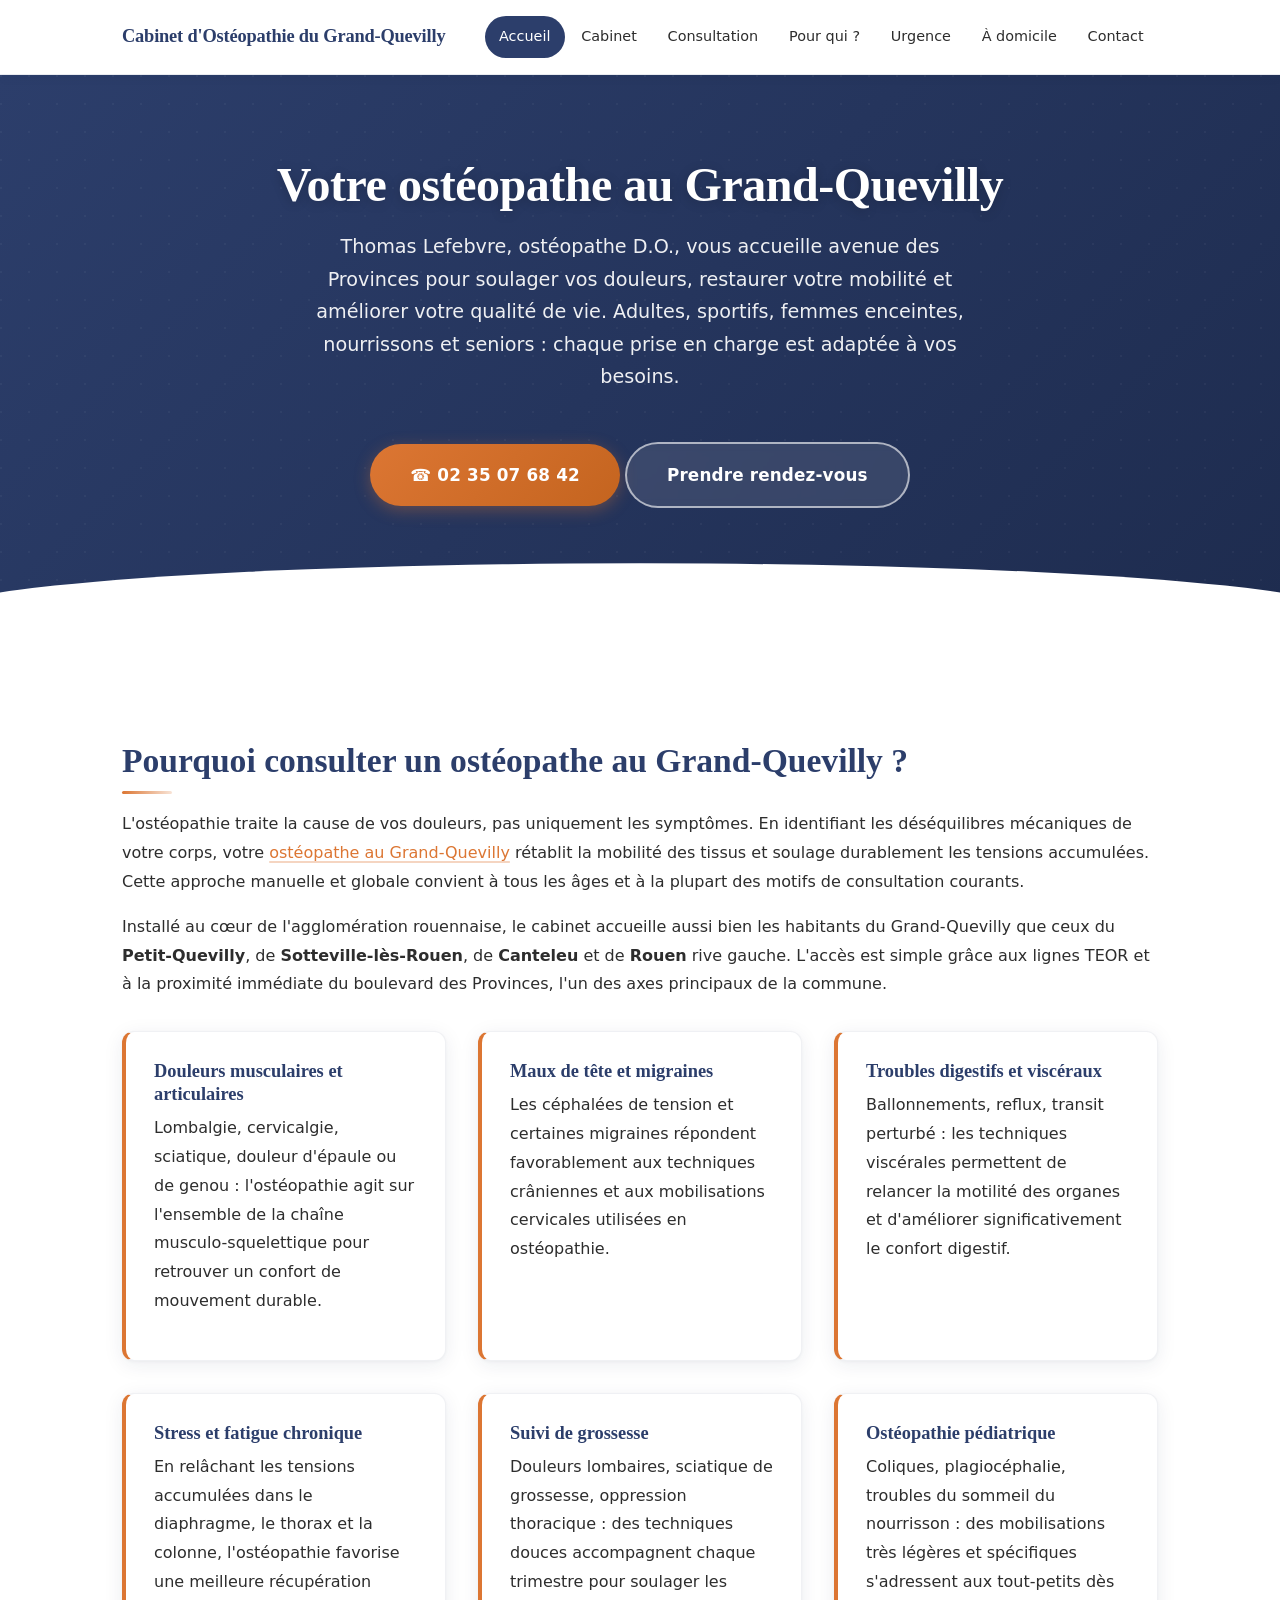
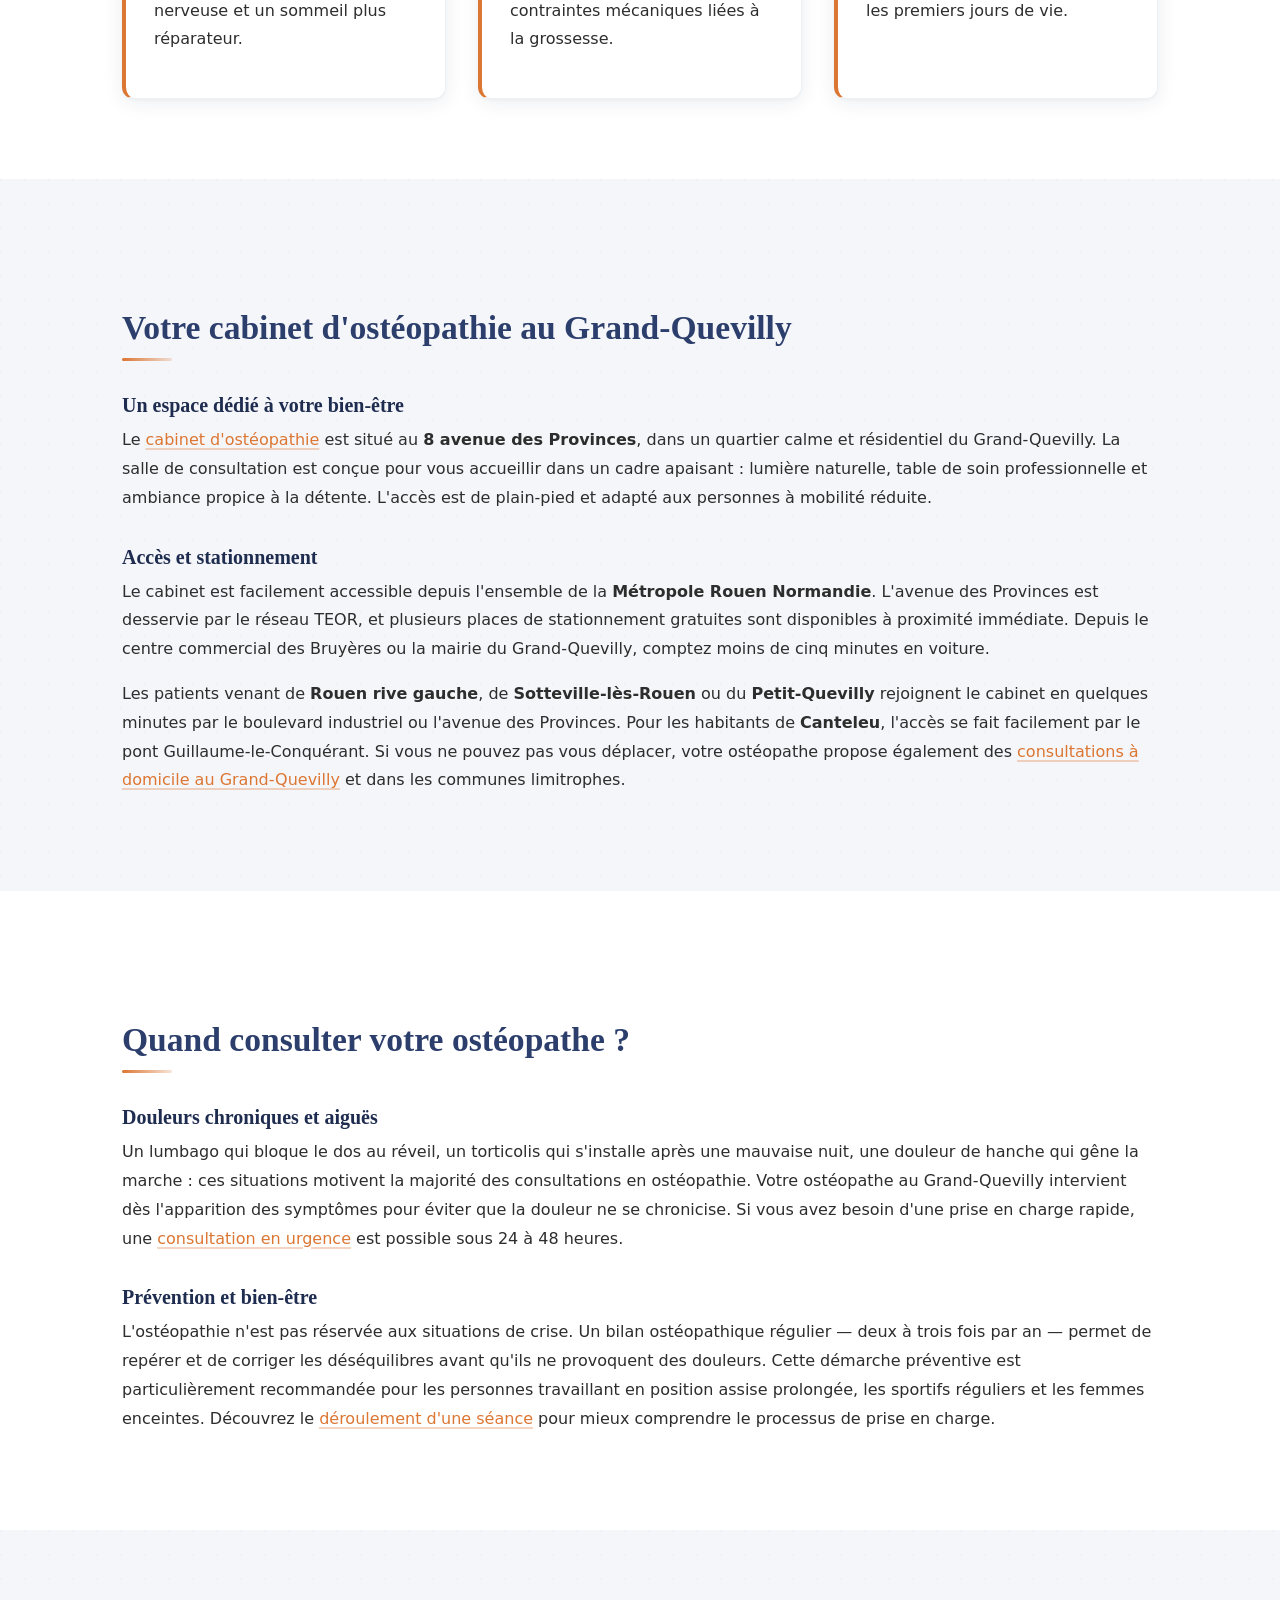
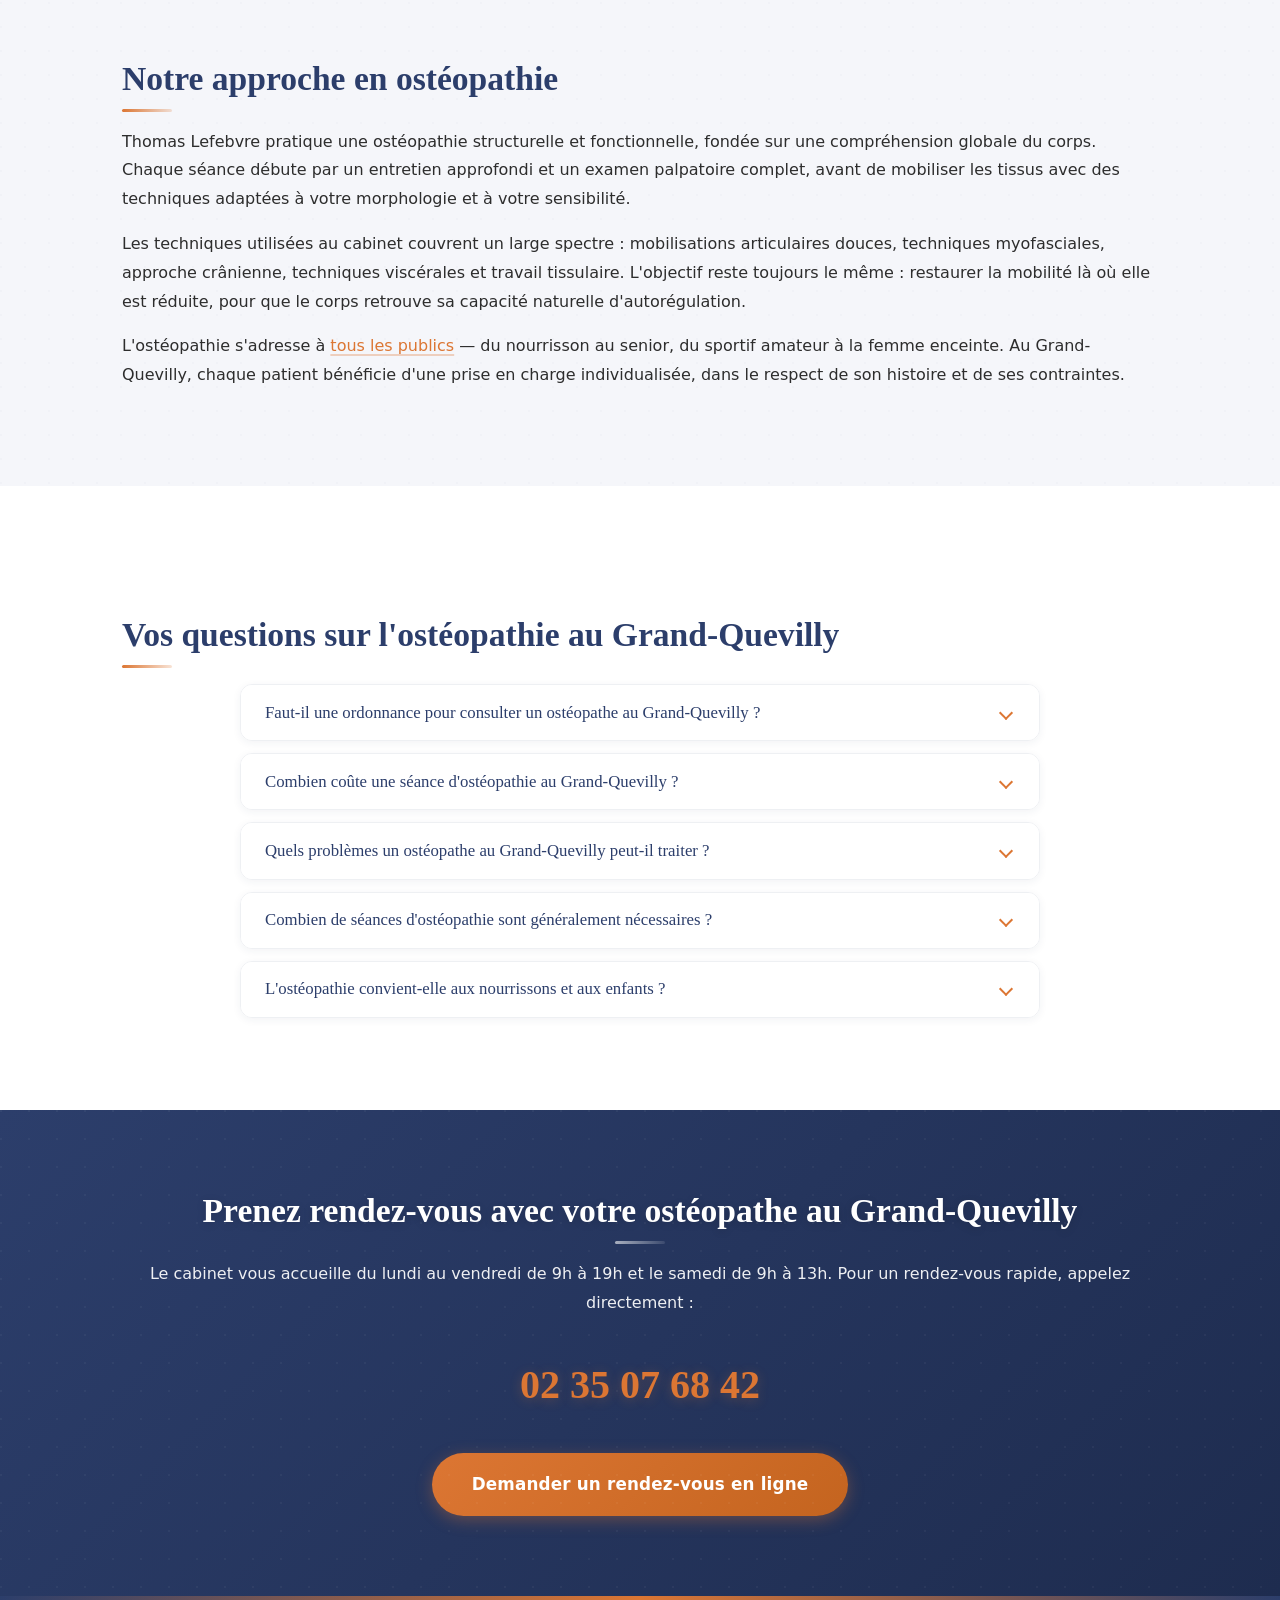
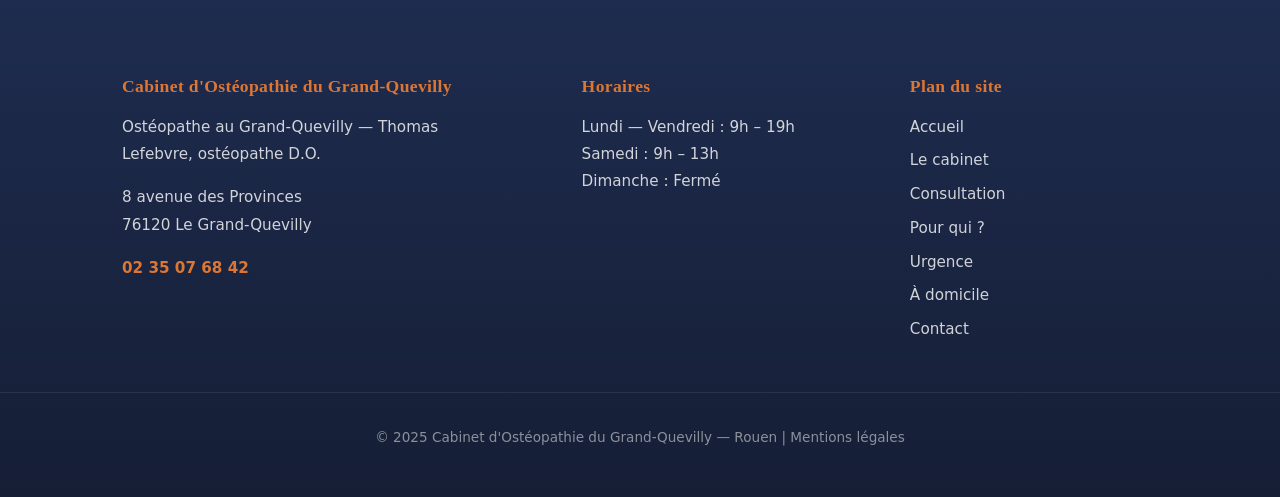
==== index.html @ 2bfa1ac5 "Corrige la navigation et le sitemap pour GitHub Made-with: Cursor" ====
<!DOCTYPE html>
<html lang="fr">
<head>
  <meta charset="UTF-8">
  <meta name="viewport" content="width=device-width, initial-scale=1.0">
  <title>Ostéopathe au Grand-Quevilly — Cabinet du Grand-Quevilly | Consultation & RDV</title>
  <meta name="description" content="Votre ostéopathe au Grand-Quevilly vous accueille pour soulager douleurs, tensions et troubles fonctionnels. Consultation sur rendez-vous. Cabinet d'Ostéopathie du Grand-Quevilly, 8 avenue des Provinces. ☎ 02 35 07 68 42">
  <link rel="canonical" href="https://osteopathe-le-grand-quevilly.fr/">
  <meta property="og:title" content="Ostéopathe au Grand-Quevilly — Cabinet du Grand-Quevilly">
  <meta property="og:description" content="Consultation en ostéopathie au Grand-Quevilly. Douleurs de dos, sciatique, torticolis, suivi sportif et pédiatrique. RDV au 02 35 07 68 42.">
  <meta property="og:type" content="website">
  <meta property="og:url" content="https://osteopathe-le-grand-quevilly.fr/">
  <meta property="og:locale" content="fr_FR">
  <link rel="stylesheet" href="style.css">

  <!-- Schema JSON-LD : LocalBusiness -->
  <script type="application/ld+json">
  {
    "@context": "https://schema.org",
    "@type": "MedicalBusiness",
    "name": "Cabinet d'Ostéopathie du Grand-Quevilly — Rouen",
    "image": "https://osteopathe-le-grand-quevilly.fr/images/hero-cabinet.webp",
    "url": "https://osteopathe-le-grand-quevilly.fr/",
    "telephone": "+33235076842",
    "address": {
      "@type": "PostalAddress",
      "streetAddress": "8 avenue des Provinces",
      "addressLocality": "Le Grand-Quevilly",
      "postalCode": "76120",
      "addressRegion": "Normandie",
      "addressCountry": "FR"
    },
    "geo": {
      "@type": "GeoCoordinates",
      "latitude": 49.4088,
      "longitude": 1.0456
    },
    "openingHoursSpecification": [
      {
        "@type": "OpeningHoursSpecification",
        "dayOfWeek": ["Monday", "Tuesday", "Wednesday", "Thursday", "Friday"],
        "opens": "09:00",
        "closes": "19:00"
      },
      {
        "@type": "OpeningHoursSpecification",
        "dayOfWeek": "Saturday",
        "opens": "09:00",
        "closes": "13:00"
      }
    ],
    "priceRange": "50€ - 70€",
    "medicalSpecialty": "Osteopathic",
    "sameAs": []
  }
  </script>

  <!-- Schema JSON-LD : MedicalOrganization -->
  <script type="application/ld+json">
  {
    "@context": "https://schema.org",
    "@type": "MedicalOrganization",
    "name": "Cabinet d'Ostéopathie du Grand-Quevilly — Rouen",
    "url": "https://osteopathe-le-grand-quevilly.fr/",
    "telephone": "+33235076842",
    "address": {
      "@type": "PostalAddress",
      "streetAddress": "8 avenue des Provinces",
      "addressLocality": "Le Grand-Quevilly",
      "postalCode": "76120",
      "addressCountry": "FR"
    },
    "medicalSpecialty": "Osteopathic"
  }
  </script>

  <!-- Schema JSON-LD : FAQPage -->
  <script type="application/ld+json">
  {
    "@context": "https://schema.org",
    "@type": "FAQPage",
    "mainEntity": [
      {
        "@type": "Question",
        "name": "Faut-il une ordonnance pour consulter un ostéopathe au Grand-Quevilly ?",
        "acceptedAnswer": {
          "@type": "Answer",
          "text": "Non, aucune ordonnance n'est nécessaire pour consulter un ostéopathe au Grand-Quevilly. L'ostéopathie est une profession de première intention : vous pouvez prendre rendez-vous directement sans passer par votre médecin traitant."
        }
      },
      {
        "@type": "Question",
        "name": "Combien coûte une séance d'ostéopathie au Grand-Quevilly ?",
        "acceptedAnswer": {
          "@type": "Answer",
          "text": "Une consultation d'ostéopathie au cabinet du Grand-Quevilly coûte entre 50 et 70 euros selon le type de prise en charge. La séance n'est pas remboursée par la Sécurité sociale, mais de nombreuses mutuelles proposent un forfait annuel pour l'ostéopathie."
        }
      },
      {
        "@type": "Question",
        "name": "Quels problèmes un ostéopathe au Grand-Quevilly peut-il traiter ?",
        "acceptedAnswer": {
          "@type": "Answer",
          "text": "Votre ostéopathe au Grand-Quevilly prend en charge un large éventail de troubles : douleurs de dos, sciatiques, torticolis, migraines, troubles digestifs, douleurs articulaires, suivi de grossesse, ostéopathie pédiatrique et accompagnement sportif."
        }
      },
      {
        "@type": "Question",
        "name": "Combien de séances d'ostéopathie sont nécessaires ?",
        "acceptedAnswer": {
          "@type": "Answer",
          "text": "La majorité des motifs de consultation se résolvent en 1 à 3 séances. Votre ostéopathe au Grand-Quevilly évalue lors de la première consultation le nombre de séances adaptées à votre situation. Les douleurs chroniques installées depuis longtemps peuvent nécessiter un suivi plus régulier."
        }
      },
      {
        "@type": "Question",
        "name": "L'ostéopathie est-elle adaptée aux enfants et aux nourrissons ?",
        "acceptedAnswer": {
          "@type": "Answer",
          "text": "Oui, l'ostéopathie est parfaitement adaptée aux nourrissons et aux enfants. Au cabinet du Grand-Quevilly, votre ostéopathe utilise des techniques douces et spécifiques pour traiter les troubles courants du nourrisson : coliques, plagiocéphalie, troubles du sommeil, régurgitations."
        }
      }
    ]
  }
  </script>

  <!-- Schema JSON-LD : BreadcrumbList -->
  <script type="application/ld+json">
  {
    "@context": "https://schema.org",
    "@type": "BreadcrumbList",
    "itemListElement": [
      {
        "@type": "ListItem",
        "position": 1,
        "name": "Accueil",
        "item": "https://osteopathe-le-grand-quevilly.fr/"
      }
    ]
  }
  </script>
</head>
<body>

  <!-- HEADER -->
  <header class="site-header">
    <div class="header-inner">
      <div class="site-logo">
        <a href="index.html">Cabinet d'Ostéopathie du Grand-Quevilly</a>
      </div>
      <button class="nav-toggle" aria-label="Ouvrir le menu de navigation" aria-expanded="false">
        <span></span>
        <span></span>
        <span></span>
      </button>
      <nav class="main-nav" aria-label="Navigation principale">
        <ul>
          <li><a href="index.html" class="active">Accueil</a></li>
          <li><a href="cabinet.html">Cabinet</a></li>
          <li><a href="consultation.html">Consultation</a></li>
          <li><a href="pour-qui.html">Pour qui ?</a></li>
          <li><a href="urgence.html">Urgence</a></li>
          <li><a href="domicile.html">À domicile</a></li>
          <li><a href="contact.html">Contact</a></li>
        </ul>
      </nav>
    </div>
  </header>

  <main>

    <!-- HERO -->
    <section class="hero">
      <div class="container">
        <h1>Votre ostéopathe au Grand-Quevilly</h1>
        <p>Thomas Lefebvre, ostéopathe D.O., vous accueille avenue des Provinces pour soulager vos douleurs, restaurer votre mobilité et améliorer votre qualité de vie. Adultes, sportifs, femmes enceintes, nourrissons et seniors : chaque prise en charge est adaptée à vos besoins.</p>
        <a href="tel:+33235076842" class="btn btn-accent">☎ 02 35 07 68 42</a>
        <a href="contact.html" class="btn btn-outline mt-sm">Prendre rendez-vous</a>
      </div>
    </section>

    <!-- SECTION : POURQUOI CONSULTER -->
    <section class="section">
      <div class="container">
        <h2>Pourquoi consulter un ostéopathe au Grand-Quevilly ?</h2>
        <p>L'ostéopathie traite la cause de vos douleurs, pas uniquement les symptômes. En identifiant les déséquilibres mécaniques de votre corps, votre <a href="/">ostéopathe au Grand-Quevilly</a> rétablit la mobilité des tissus et soulage durablement les tensions accumulées. Cette approche manuelle et globale convient à tous les âges et à la plupart des motifs de consultation courants.</p>
        <p>Installé au cœur de l'agglomération rouennaise, le cabinet accueille aussi bien les habitants du Grand-Quevilly que ceux du <strong>Petit-Quevilly</strong>, de <strong>Sotteville-lès-Rouen</strong>, de <strong>Canteleu</strong> et de <strong>Rouen</strong> rive gauche. L'accès est simple grâce aux lignes TEOR et à la proximité immédiate du boulevard des Provinces, l'un des axes principaux de la commune.</p>

        <div class="cards-grid mt-md">
          <div class="card">
            <h3>Douleurs musculaires et articulaires</h3>
            <p>Lombalgie, cervicalgie, sciatique, douleur d'épaule ou de genou : l'ostéopathie agit sur l'ensemble de la chaîne musculo-squelettique pour retrouver un confort de mouvement durable.</p>
          </div>
          <div class="card">
            <h3>Maux de tête et migraines</h3>
            <p>Les céphalées de tension et certaines migraines répondent favorablement aux techniques crâniennes et aux mobilisations cervicales utilisées en ostéopathie.</p>
          </div>
          <div class="card">
            <h3>Troubles digestifs et viscéraux</h3>
            <p>Ballonnements, reflux, transit perturbé : les techniques viscérales permettent de relancer la motilité des organes et d'améliorer significativement le confort digestif.</p>
          </div>
          <div class="card">
            <h3>Stress et fatigue chronique</h3>
            <p>En relâchant les tensions accumulées dans le diaphragme, le thorax et la colonne, l'ostéopathie favorise une meilleure récupération nerveuse et un sommeil plus réparateur.</p>
          </div>
          <div class="card">
            <h3>Suivi de grossesse</h3>
            <p>Douleurs lombaires, sciatique de grossesse, oppression thoracique : des techniques douces accompagnent chaque trimestre pour soulager les contraintes mécaniques liées à la grossesse.</p>
          </div>
          <div class="card">
            <h3>Ostéopathie pédiatrique</h3>
            <p>Coliques, plagiocéphalie, troubles du sommeil du nourrisson : des mobilisations très légères et spécifiques s'adressent aux tout-petits dès les premiers jours de vie.</p>
          </div>
        </div>
      </div>
    </section>

    <!-- SECTION : LE CABINET -->
    <section class="section section-alt">
      <div class="container">
        <h2>Votre cabinet d'ostéopathie au Grand-Quevilly</h2>

        <h3>Un espace dédié à votre bien-être</h3>
        <p>Le <a href="cabinet.html">cabinet d'ostéopathie</a> est situé au <strong>8 avenue des Provinces</strong>, dans un quartier calme et résidentiel du Grand-Quevilly. La salle de consultation est conçue pour vous accueillir dans un cadre apaisant : lumière naturelle, table de soin professionnelle et ambiance propice à la détente. L'accès est de plain-pied et adapté aux personnes à mobilité réduite.</p>

        <h3>Accès et stationnement</h3>
        <p>Le cabinet est facilement accessible depuis l'ensemble de la <strong>Métropole Rouen Normandie</strong>. L'avenue des Provinces est desservie par le réseau TEOR, et plusieurs places de stationnement gratuites sont disponibles à proximité immédiate. Depuis le centre commercial des Bruyères ou la mairie du Grand-Quevilly, comptez moins de cinq minutes en voiture.</p>
        <p>Les patients venant de <strong>Rouen rive gauche</strong>, de <strong>Sotteville-lès-Rouen</strong> ou du <strong>Petit-Quevilly</strong> rejoignent le cabinet en quelques minutes par le boulevard industriel ou l'avenue des Provinces. Pour les habitants de <strong>Canteleu</strong>, l'accès se fait facilement par le pont Guillaume-le-Conquérant. Si vous ne pouvez pas vous déplacer, votre ostéopathe propose également des <a href="domicile.html">consultations à domicile au Grand-Quevilly</a> et dans les communes limitrophes.</p>
      </div>
    </section>

    <!-- SECTION : QUAND CONSULTER -->
    <section class="section">
      <div class="container">
        <h2>Quand consulter votre ostéopathe ?</h2>

        <h3>Douleurs chroniques et aiguës</h3>
        <p>Un lumbago qui bloque le dos au réveil, un torticolis qui s'installe après une mauvaise nuit, une douleur de hanche qui gêne la marche : ces situations motivent la majorité des consultations en ostéopathie. Votre ostéopathe au Grand-Quevilly intervient dès l'apparition des symptômes pour éviter que la douleur ne se chronicise. Si vous avez besoin d'une prise en charge rapide, une <a href="/urgence/">consultation en urgence</a> est possible sous 24 à 48 heures.</p>

        <h3>Prévention et bien-être</h3>
        <p>L'ostéopathie n'est pas réservée aux situations de crise. Un bilan ostéopathique régulier — deux à trois fois par an — permet de repérer et de corriger les déséquilibres avant qu'ils ne provoquent des douleurs. Cette démarche préventive est particulièrement recommandée pour les personnes travaillant en position assise prolongée, les sportifs réguliers et les femmes enceintes. Découvrez le <a href="consultation.html">déroulement d'une séance</a> pour mieux comprendre le processus de prise en charge.</p>
      </div>
    </section>

    <!-- SECTION : APPROCHE -->
    <section class="section section-alt">
      <div class="container">
        <h2>Notre approche en ostéopathie</h2>
        <p>Thomas Lefebvre pratique une ostéopathie structurelle et fonctionnelle, fondée sur une compréhension globale du corps. Chaque séance débute par un entretien approfondi et un examen palpatoire complet, avant de mobiliser les tissus avec des techniques adaptées à votre morphologie et à votre sensibilité.</p>
        <p>Les techniques utilisées au cabinet couvrent un large spectre : mobilisations articulaires douces, techniques myofasciales, approche crânienne, techniques viscérales et travail tissulaire. L'objectif reste toujours le même : restaurer la mobilité là où elle est réduite, pour que le corps retrouve sa capacité naturelle d'autorégulation.</p>
        <p>L'ostéopathie s'adresse à <a href="pour-qui.html">tous les publics</a> — du nourrisson au senior, du sportif amateur à la femme enceinte. Au Grand-Quevilly, chaque patient bénéficie d'une prise en charge individualisée, dans le respect de son histoire et de ses contraintes.</p>
      </div>
    </section>

    <!-- SECTION : FAQ -->
    <section class="section">
      <div class="container">
        <h2>Vos questions sur l'ostéopathie au Grand-Quevilly</h2>
        <div class="faq-list">

          <div class="faq-item">
            <button class="faq-question" aria-expanded="false">Faut-il une ordonnance pour consulter un ostéopathe au Grand-Quevilly ?</button>
            <div class="faq-answer">
              <p>Non, aucune ordonnance n'est nécessaire. L'ostéopathie est une profession de première intention : vous pouvez prendre rendez-vous directement avec votre ostéopathe au Grand-Quevilly sans passer par votre médecin traitant. Cependant, dans certains cas spécifiques (nourrissons de moins de six mois, symptômes récents), un avis médical préalable peut être recommandé.</p>
            </div>
          </div>

          <div class="faq-item">
            <button class="faq-question" aria-expanded="false">Combien coûte une séance d'ostéopathie au Grand-Quevilly ?</button>
            <div class="faq-answer">
              <p>Une consultation au cabinet du Grand-Quevilly est facturée entre 50 et 70 euros. La Sécurité sociale ne rembourse pas l'ostéopathie, mais la plupart des mutuelles complémentaires incluent désormais un forfait annuel dédié. Pensez à vérifier votre contrat ou à contacter votre mutuelle avant la séance.</p>
            </div>
          </div>

          <div class="faq-item">
            <button class="faq-question" aria-expanded="false">Quels problèmes un ostéopathe au Grand-Quevilly peut-il traiter ?</button>
            <div class="faq-answer">
              <p>Votre ostéopathe intervient sur un large spectre de troubles : douleurs de dos (lombalgie, dorsalgie, cervicalgie), sciatiques, névralgies, torticolis, migraines, troubles digestifs, douleurs liées à la grossesse, coliques du nourrisson et accompagnement sportif. Si votre motif de consultation ne relève pas de l'ostéopathie, vous serez réorienté vers le professionnel de santé adapté.</p>
            </div>
          </div>

          <div class="faq-item">
            <button class="faq-question" aria-expanded="false">Combien de séances d'ostéopathie sont généralement nécessaires ?</button>
            <div class="faq-answer">
              <p>La plupart des motifs courants (lumbago, torticolis, douleur aiguë) se résolvent en 1 à 3 séances. Les problématiques chroniques installées depuis plusieurs mois peuvent nécessiter un suivi plus régulier. Votre ostéopathe au Grand-Quevilly vous propose un plan de soin clair dès la première consultation, sans engagement.</p>
            </div>
          </div>

          <div class="faq-item">
            <button class="faq-question" aria-expanded="false">L'ostéopathie convient-elle aux nourrissons et aux enfants ?</button>
            <div class="faq-answer">
              <p>Absolument. L'ostéopathie pédiatrique utilise des techniques très douces, adaptées à la fragilité des tissus du nourrisson et de l'enfant. Au cabinet du Grand-Quevilly, les consultations pédiatriques concernent principalement les coliques, la plagiocéphalie, les troubles du sommeil et les régurgitations. Un bilan ostéopathique est souvent recommandé dans les premières semaines après la naissance.</p>
            </div>
          </div>

        </div>
      </div>
    </section>

    <!-- CTA FINAL -->
    <section class="cta-section">
      <div class="container">
        <h2>Prenez rendez-vous avec votre ostéopathe au Grand-Quevilly</h2>
        <p>Le cabinet vous accueille du lundi au vendredi de 9h à 19h et le samedi de 9h à 13h. Pour un rendez-vous rapide, appelez directement :</p>
        <div class="cta-phone">
          <a href="tel:+33235076842">02 35 07 68 42</a>
        </div>
        <a href="contact.html" class="btn btn-accent mt-sm">Demander un rendez-vous en ligne</a>
      </div>
    </section>

  </main>

  <!-- FOOTER -->
  <footer class="site-footer">
    <div class="footer-inner">
      <div class="footer-col">
        <h3>Cabinet d'Ostéopathie du Grand-Quevilly</h3>
        <p>Ostéopathe au Grand-Quevilly — Thomas Lefebvre, ostéopathe D.O.</p>
        <p>8 avenue des Provinces<br>76120 Le Grand-Quevilly</p>
        <p class="footer-phone"><a href="tel:+33235076842">02 35 07 68 42</a></p>
      </div>
      <div class="footer-col">
        <h3>Horaires</h3>
        <p>Lundi — Vendredi : 9h – 19h<br>Samedi : 9h – 13h<br>Dimanche : Fermé</p>
      </div>
      <div class="footer-col">
        <h3>Plan du site</h3>
        <ul>
          <li><a href="index.html">Accueil</a></li>
          <li><a href="cabinet.html">Le cabinet</a></li>
          <li><a href="consultation.html">Consultation</a></li>
          <li><a href="pour-qui.html">Pour qui ?</a></li>
          <li><a href="urgence.html">Urgence</a></li>
          <li><a href="domicile.html">À domicile</a></li>
          <li><a href="contact.html">Contact</a></li>
        </ul>
      </div>
    </div>
    <div class="footer-bottom">
      <p>© 2025 Cabinet d'Ostéopathie du Grand-Quevilly — Rouen | <a href="mentions-legales.html">Mentions légales</a></p>
    </div>
  </footer>

  <!-- JAVASCRIPT INLINE : FAQ toggle + Nav mobile -->
  <script>
    document.querySelectorAll('.faq-question').forEach(function(btn) {
      btn.addEventListener('click', function() {
        var item = this.parentElement;
        var isOpen = item.classList.contains('active');
        document.querySelectorAll('.faq-item').forEach(function(el) { el.classList.remove('active'); });
        if (!isOpen) item.classList.add('active');
        this.setAttribute('aria-expanded', !isOpen);
      });
    });
    document.querySelector('.nav-toggle').addEventListener('click', function() {
      this.classList.toggle('active');
      document.querySelector('.main-nav').classList.toggle('active');
      this.setAttribute('aria-expanded', this.classList.contains('active'));
    });
  </script>

</body>
</html>
---- style.css ----
/* ============================================
   OSTÉOPATHE LE GRAND-QUEVILLY — STYLE.CSS
   Site statique HTML/CSS — Hébergé LWS
   Design : Cabinet médical premium
   ============================================ */

/* --- VARIABLES --- */
:root {
  --color-primary: #2C3E6B;
  --color-primary-dark: #1E2C4F;
  --color-primary-light: #E8EBF2;
  --color-accent: #DC7633;
  --color-accent-hover: #C4641F;
  --color-accent-glow: rgba(220, 118, 51, 0.35);
  --color-text: #2D2D2D;
  --color-text-light: #6B6B6B;
  --color-bg: #FFFFFF;
  --color-bg-alt: #F5F6FA;
  --color-border: #E0E0E0;
  --font-heading: Cambria, serif;
  --font-body: 'Segoe UI', system-ui, sans-serif;
  --font-size-base: 16px;
  --line-height-base: 1.8;
  --spacing-xs: 0.5rem;
  --spacing-sm: 1rem;
  --spacing-md: 2rem;
  --spacing-lg: 3rem;
  --spacing-xl: 5rem;
  --border-radius: 12px;
  --border-radius-lg: 20px;
  --border-radius-pill: 50px;
  --max-width: 1100px;
  --shadow-sm: 0 2px 8px rgba(30, 44, 79, 0.06);
  --shadow-md: 0 4px 20px rgba(30, 44, 79, 0.08), 0 1px 3px rgba(30, 44, 79, 0.04);
  --shadow-lg: 0 8px 40px rgba(30, 44, 79, 0.12), 0 2px 6px rgba(30, 44, 79, 0.04);
  --shadow-xl: 0 16px 56px rgba(30, 44, 79, 0.16), 0 4px 12px rgba(30, 44, 79, 0.06);
}

/* --- RESET --- */
*, *::before, *::after { box-sizing: border-box; margin: 0; padding: 0; }
html { font-size: var(--font-size-base); scroll-behavior: smooth; }
body {
  font-family: var(--font-body);
  font-size: 1rem;
  line-height: var(--line-height-base);
  color: var(--color-text);
  background-color: var(--color-bg);
  -webkit-font-smoothing: antialiased;
  -moz-osx-font-smoothing: grayscale;
}
img { max-width: 100%; height: auto; display: block; border-radius: var(--border-radius); }
a {
  color: var(--color-accent);
  text-decoration: underline;
  text-decoration-color: rgba(220, 118, 51, 0.3);
  text-underline-offset: 3px;
  text-decoration-thickness: 1.5px;
  transition: color 0.3s ease, text-decoration-color 0.3s ease;
}
a:hover { color: var(--color-accent-hover); text-decoration-color: var(--color-accent-hover); }
ul, ol { list-style: none; }

/* --- TYPOGRAPHIE --- */
h1, h2, h3, h4 { font-family: var(--font-heading); color: var(--color-primary); line-height: 1.25; }
h1 { font-size: 2.2rem; font-weight: 700; letter-spacing: -0.01em; margin-bottom: var(--spacing-md); }
h2 {
  font-size: 1.65rem; font-weight: 700;
  margin-bottom: var(--spacing-sm); margin-top: var(--spacing-lg);
  padding-bottom: 0.75rem; position: relative;
}
h2::after {
  content: ''; position: absolute; bottom: 0; left: 0;
  width: 50px; height: 3px;
  background: linear-gradient(90deg, var(--color-accent), rgba(220, 118, 51, 0.2));
  border-radius: 2px;
}
h3 { font-size: 1.25rem; font-weight: 600; margin-bottom: var(--spacing-xs); margin-top: var(--spacing-md); color: var(--color-primary-dark); }
p { margin-bottom: var(--spacing-sm); }

/* --- CONTAINER --- */
.container { width: 100%; max-width: var(--max-width); margin: 0 auto; padding: 0 var(--spacing-sm); }

/* --- HEADER --- */
.site-header {
  background-color: rgba(255, 255, 255, 0.95);
  backdrop-filter: blur(12px); -webkit-backdrop-filter: blur(12px);
  border-bottom: 1px solid rgba(44, 62, 107, 0.1);
  box-shadow: 0 1px 12px rgba(30, 44, 79, 0.06);
  position: sticky; top: 0; z-index: 100;
  padding: var(--spacing-sm) 0;
}
.header-inner {
  display: flex; justify-content: space-between; align-items: center;
  max-width: var(--max-width); margin: 0 auto; padding: 0 var(--spacing-sm);
}
.site-logo { font-family: var(--font-heading); font-size: 1.15rem; font-weight: 700; color: var(--color-primary); letter-spacing: -0.01em; }
.site-logo a { color: var(--color-primary); text-decoration: none; transition: color 0.3s ease; }
.site-logo a:hover { color: var(--color-accent); }

/* --- NAV TOGGLE --- */
.nav-toggle { display: block; background: none; border: none; cursor: pointer; padding: var(--spacing-xs); position: relative; z-index: 110; }
.nav-toggle span { display: block; width: 26px; height: 2.5px; background-color: var(--color-primary); margin: 5px 0; border-radius: 2px; transition: all 0.35s cubic-bezier(0.4, 0, 0.2, 1); }
.nav-toggle.active span:nth-child(1) { transform: rotate(45deg) translate(6px, 6px); }
.nav-toggle.active span:nth-child(2) { opacity: 0; transform: scaleX(0); }
.nav-toggle.active span:nth-child(3) { transform: rotate(-45deg) translate(6px, -6px); }

/* --- NAV MOBILE --- */
.main-nav {
  max-height: 0; overflow: hidden;
  position: absolute; top: 100%; left: 0; right: 0;
  background-color: rgba(255, 255, 255, 0.98);
  backdrop-filter: blur(16px); -webkit-backdrop-filter: blur(16px);
  border-bottom: 1px solid rgba(44, 62, 107, 0.1);
  box-shadow: var(--shadow-lg); padding: 0 var(--spacing-sm);
  transition: max-height 0.4s cubic-bezier(0.4, 0, 0.2, 1), padding 0.4s ease;
}
.main-nav.active { max-height: 500px; padding: var(--spacing-sm); display: block; }
.main-nav ul { display: flex; flex-direction: column; gap: 2px; }
.main-nav a {
  display: block; padding: 0.7rem var(--spacing-sm);
  color: var(--color-text); font-size: 0.95rem; font-weight: 500;
  border-radius: var(--border-radius); text-decoration: none;
  transition: background-color 0.3s ease, color 0.3s ease, transform 0.3s ease;
}
.main-nav a:hover { background-color: var(--color-primary-light); color: var(--color-primary); transform: translateX(4px); }
.main-nav a.active { background-color: var(--color-primary); color: #FFFFFF; }

/* --- HERO --- */
.hero {
  background: linear-gradient(135deg, var(--color-primary) 0%, var(--color-primary-dark) 100%);
  color: #FFFFFF; padding: var(--spacing-xl) 0 calc(var(--spacing-xl) + 1.5rem);
  text-align: center; position: relative; overflow: hidden;
}
.hero::before {
  content: ''; position: absolute; inset: 0;
  background-image: radial-gradient(circle at 1px 1px, rgba(255,255,255,0.04) 1px, transparent 0);
  background-size: 28px 28px; pointer-events: none;
}
.hero::after {
  content: ''; position: absolute; bottom: -1px; left: 0; right: 0; height: 50px;
  background: var(--color-bg); clip-path: ellipse(55% 100% at 50% 100%);
}
.hero h1 { color: #FFFFFF; font-size: 2.2rem; margin-bottom: 1rem; text-shadow: 0 2px 12px rgba(0,0,0,0.2); position: relative; }
.hero p { font-size: 1.1rem; opacity: 0.92; max-width: 680px; margin: 0 auto var(--spacing-md); line-height: 1.7; position: relative; }
.hero .btn { position: relative; }
.hero-img { border-radius: var(--border-radius-lg); margin-top: var(--spacing-md); box-shadow: var(--shadow-xl); }

/* --- SECTIONS --- */
.section { padding: var(--spacing-xl) 0; position: relative; }
.section-alt {
  background-color: var(--color-bg-alt);
  background-image: radial-gradient(circle at 1px 1px, rgba(44, 62, 107, 0.02) 1px, transparent 0);
  background-size: 24px 24px;
}
.section-title { text-align: center; margin-bottom: var(--spacing-lg); }

/* --- CARDS --- */
.cards-grid { display: grid; grid-template-columns: 1fr; gap: var(--spacing-md); }
.card {
  background-color: var(--color-bg);
  border: 1px solid rgba(44, 62, 107, 0.07); border-left: 4px solid var(--color-accent);
  border-radius: var(--border-radius); padding: 1.75rem;
  box-shadow: var(--shadow-md);
  transition: box-shadow 0.35s cubic-bezier(0.4, 0, 0.2, 1), transform 0.35s cubic-bezier(0.4, 0, 0.2, 1);
}
.card:hover { box-shadow: var(--shadow-lg); transform: translateY(-4px) scale(1.01); }
.card h3 { margin-top: 0; color: var(--color-primary); font-size: 1.15rem; }
.card h3::after { display: none; }
.card-icon { width: 48px; height: 48px; margin-bottom: var(--spacing-sm); color: var(--color-accent); }

/* --- FAQ --- */
.faq-list { max-width: 800px; margin: 0 auto; }
.faq-item {
  border: 1px solid rgba(44, 62, 107, 0.08); border-radius: var(--border-radius);
  margin-bottom: 0.75rem; overflow: hidden; box-shadow: var(--shadow-sm);
  transition: box-shadow 0.35s ease, border-color 0.35s ease;
}
.faq-item.active { box-shadow: var(--shadow-md); border-left: 4px solid var(--color-accent); }
.faq-question {
  width: 100%; background-color: var(--color-bg); border: none;
  padding: 1.1rem 1.5rem; text-align: left;
  font-family: var(--font-heading); font-size: 1.05rem; color: var(--color-primary);
  cursor: pointer; display: flex; justify-content: space-between; align-items: center; gap: 1rem;
  transition: background-color 0.3s ease, padding-left 0.3s ease;
}
.faq-question:hover { background-color: var(--color-bg-alt); padding-left: 1.75rem; }
.faq-question::after {
  content: ''; display: inline-block; width: 10px; height: 10px;
  border-right: 2.5px solid var(--color-accent); border-bottom: 2.5px solid var(--color-accent);
  transform: rotate(45deg); transition: transform 0.35s cubic-bezier(0.4, 0, 0.2, 1);
  flex-shrink: 0; margin-right: 4px;
}
.faq-item.active .faq-question::after { transform: rotate(-135deg); content: ''; }
.faq-answer {
  max-height: 0; overflow: hidden; padding: 0 1.5rem;
  color: var(--color-text); line-height: 1.8; display: block;
  transition: max-height 0.4s cubic-bezier(0.4, 0, 0.2, 1), padding 0.4s cubic-bezier(0.4, 0, 0.2, 1);
}
.faq-item.active .faq-answer { max-height: 300px; padding: 0 1.5rem 1.25rem; }

/* --- CTA --- */
.cta-section {
  background: linear-gradient(135deg, var(--color-primary) 0%, var(--color-primary-dark) 100%);
  color: #FFFFFF; text-align: center; padding: var(--spacing-xl) 0;
  position: relative; overflow: hidden;
}
.cta-section::before {
  content: ''; position: absolute; inset: 0;
  background-image: radial-gradient(circle at 1px 1px, rgba(255,255,255,0.04) 1px, transparent 0);
  background-size: 28px 28px; pointer-events: none;
}
.cta-section h2 { color: #FFFFFF; margin-top: 0; text-shadow: 0 2px 8px rgba(0,0,0,0.15); position: relative; }
.cta-section h2::after { background: linear-gradient(90deg, rgba(255,255,255,0.6), rgba(255,255,255,0.1)); left: 50%; transform: translateX(-50%); }
.cta-section p { opacity: 0.92; margin-bottom: var(--spacing-md); position: relative; }

/* --- BOUTONS --- */
.btn {
  display: inline-block; padding: 1rem 2.5rem;
  border-radius: var(--border-radius-pill); font-size: 1.05rem; font-weight: 600;
  text-align: center; cursor: pointer; border: none; text-decoration: none; letter-spacing: 0.01em;
  transition: all 0.35s cubic-bezier(0.4, 0, 0.2, 1);
}
.btn:focus-visible { outline: 3px solid var(--color-accent); outline-offset: 3px; }
.btn-accent {
  background: linear-gradient(135deg, var(--color-accent), var(--color-accent-hover));
  color: #FFFFFF; box-shadow: 0 4px 16px var(--color-accent-glow);
}
.btn-accent:hover {
  background: linear-gradient(135deg, var(--color-accent-hover), #A8531A);
  color: #FFFFFF; transform: translateY(-3px); box-shadow: 0 8px 28px var(--color-accent-glow);
}
.btn-outline {
  background-color: rgba(255, 255, 255, 0.1); color: #FFFFFF;
  border: 2px solid rgba(255, 255, 255, 0.6);
  backdrop-filter: blur(4px); -webkit-backdrop-filter: blur(4px);
}
.btn-outline:hover {
  background-color: rgba(255, 255, 255, 0.95); color: var(--color-primary);
  border-color: #FFFFFF; transform: translateY(-3px); box-shadow: 0 8px 28px rgba(255,255,255,0.2);
}
.cta-phone { font-size: 2rem; font-weight: 700; margin: var(--spacing-sm) 0; font-family: var(--font-heading); position: relative; }
.cta-phone a { color: var(--color-accent); text-decoration: none; text-shadow: 0 2px 12px rgba(220,118,51,0.3); transition: color 0.3s ease, text-shadow 0.3s ease; }
.cta-phone a:hover { color: #FFFFFF; text-shadow: 0 2px 20px rgba(220,118,51,0.5); }

/* --- FORMULAIRE --- */
.form-group { margin-bottom: 1.25rem; }
.form-group label { display: block; font-weight: 500; margin-bottom: 0.4rem; color: var(--color-text); font-size: 0.95rem; letter-spacing: 0.01em; }
.form-group input, .form-group textarea, .form-group select {
  width: 100%; padding: 0.85rem 1rem; border: 1.5px solid var(--color-border);
  border-radius: var(--border-radius); font-family: var(--font-body); font-size: 1rem;
  color: var(--color-text); background-color: var(--color-bg);
  transition: border-color 0.3s ease, box-shadow 0.3s ease;
}
.form-group input:focus, .form-group textarea:focus, .form-group select:focus {
  outline: none; border-color: var(--color-accent); box-shadow: 0 0 0 4px rgba(220,118,51,0.12);
}
.form-group textarea { min-height: 130px; resize: vertical; }

/* --- TARIFS --- */
.tarif-box {
  background: linear-gradient(135deg, rgba(232, 235, 242, 0.6), var(--color-bg));
  border-left: 5px solid var(--color-accent); border-radius: var(--border-radius);
  padding: 1.75rem; margin: var(--spacing-md) 0; box-shadow: var(--shadow-md);
  transition: box-shadow 0.35s ease, transform 0.35s ease;
}
.tarif-box:hover { box-shadow: var(--shadow-lg); transform: translateY(-2px); }
.tarif-box .price { font-size: 2.5rem; font-weight: 700; color: var(--color-primary); font-family: var(--font-heading); line-height: 1.2; margin: 0.25rem 0 0.5rem; }

/* --- GOOGLE MAP --- */
.map-container { border-radius: var(--border-radius-lg); overflow: hidden; margin: var(--spacing-md) 0; box-shadow: var(--shadow-lg); border: none; }
.map-container iframe { width: 100%; height: 350px; border: 0; }

/* --- BREADCRUMB --- */
.breadcrumb { padding: var(--spacing-sm) 0; font-size: 0.88rem; color: var(--color-text-light); }
.breadcrumb a { color: var(--color-text-light); text-decoration: none; transition: color 0.3s ease; }
.breadcrumb a:hover { color: var(--color-primary); }
.breadcrumb span { margin: 0 0.4rem; opacity: 0.5; }

/* --- FOOTER --- */
.site-footer {
  background: linear-gradient(180deg, var(--color-primary-dark) 0%, #151E35 100%);
  color: #FFFFFF; padding: var(--spacing-xl) 0 var(--spacing-md); position: relative;
}
.site-footer::before {
  content: ''; position: absolute; top: 0; left: 0; right: 0; height: 4px;
  background: linear-gradient(90deg, var(--color-primary), var(--color-accent), var(--color-primary));
}
.footer-inner { display: grid; grid-template-columns: 1fr; gap: var(--spacing-lg); max-width: var(--max-width); margin: 0 auto; padding: 0 var(--spacing-sm); }
.footer-col h3 { color: var(--color-accent); font-size: 1.1rem; margin-bottom: var(--spacing-sm); margin-top: 0; letter-spacing: 0.02em; }
.footer-col h3::after { display: none; }
.footer-col p, .footer-col li { color: rgba(255, 255, 255, 0.8); font-size: 0.95rem; line-height: 1.8; }
.footer-col a { color: rgba(255, 255, 255, 0.8); text-decoration: none; position: relative; display: inline-block; transition: color 0.3s ease, transform 0.3s ease; }
.footer-col li a::after {
  content: ''; position: absolute; bottom: -1px; left: 0; width: 0; height: 1.5px;
  background-color: var(--color-accent); transition: width 0.35s cubic-bezier(0.4, 0, 0.2, 1);
}
.footer-col li a:hover::after { width: 100%; }
.footer-col a:hover { color: var(--color-accent); transform: translateX(3px); }
.footer-col ul { display: flex; flex-direction: column; gap: 0.4rem; }
.footer-bottom {
  text-align: center; padding-top: var(--spacing-md); margin-top: var(--spacing-lg);
  border-top: 1px solid rgba(255, 255, 255, 0.08); font-size: 0.85rem; color: rgba(255, 255, 255, 0.5);
}
.footer-bottom a { color: rgba(255, 255, 255, 0.5); text-decoration: none; }
.footer-bottom a:hover { color: var(--color-accent); transform: none; }
.footer-phone { font-size: 1.35rem; font-weight: 700; margin-top: 0.5rem; }
.footer-phone a { color: var(--color-accent); text-decoration: none; transition: color 0.3s ease, text-shadow 0.3s ease; }
.footer-phone a:hover { color: #FFFFFF; text-shadow: 0 0 20px rgba(220,118,51,0.4); transform: none; }

/* --- IMAGES CONTENU --- */
.section img, .section-alt img { box-shadow: var(--shadow-md); margin: var(--spacing-md) 0; }

/* --- RESPONSIVE 768px --- */
@media (min-width: 768px) {
  h1 { font-size: 2.6rem; }
  h2 { font-size: 1.9rem; }
  .container { padding: 0 var(--spacing-md); }
  .header-inner { padding: 0 var(--spacing-md); }
  .nav-toggle { display: none; }
  .main-nav {
    display: flex; position: static; border-bottom: none; padding: 0;
    max-height: none; overflow: visible; background: none;
    backdrop-filter: none; -webkit-backdrop-filter: none; box-shadow: none;
  }
  .main-nav ul { flex-direction: row; gap: 2px; align-items: center; }
  .main-nav a { padding: 0.5rem 0.8rem; font-size: 0.88rem; border-radius: var(--border-radius-pill); }
  .main-nav a:hover { transform: none; }
  .main-nav a.active { background-color: var(--color-primary); color: #FFFFFF; }
  .cards-grid { grid-template-columns: repeat(2, 1fr); }
  .footer-inner { grid-template-columns: repeat(2, 1fr); padding: 0 var(--spacing-md); }
  .hero h1 { font-size: 2.6rem; }
  .hero p { font-size: 1.15rem; }
  .cta-phone { font-size: 2.2rem; }
  .map-container iframe { height: 400px; }
}

/* --- RESPONSIVE 1024px --- */
@media (min-width: 1024px) {
  h1 { font-size: 3rem; }
  h2 { font-size: 2.1rem; }
  .cards-grid { grid-template-columns: repeat(3, 1fr); }
  .footer-inner { grid-template-columns: 1.3fr 0.85fr 0.85fr; gap: var(--spacing-xl); }
  .hero h1 { font-size: 3rem; }
  .hero p { font-size: 1.2rem; }
  .cta-phone { font-size: 2.5rem; }
  .main-nav a { padding: 0.5rem 0.9rem; font-size: 0.9rem; }
}

/* --- UTILITAIRES --- */
.text-center { text-align: center; }
.text-accent { color: var(--color-accent); }
.mt-sm { margin-top: var(--spacing-sm); }
.mt-md { margin-top: var(--spacing-md); }
.mt-lg { margin-top: var(--spacing-lg); }
.mb-sm { margin-bottom: var(--spacing-sm); }
.mb-md { margin-bottom: var(--spacing-md); }
.mb-lg { margin-bottom: var(--spacing-lg); }
.sr-only { position: absolute; width: 1px; height: 1px; padding: 0; margin: -1px; overflow: hidden; clip: rect(0,0,0,0); white-space: nowrap; border: 0; }
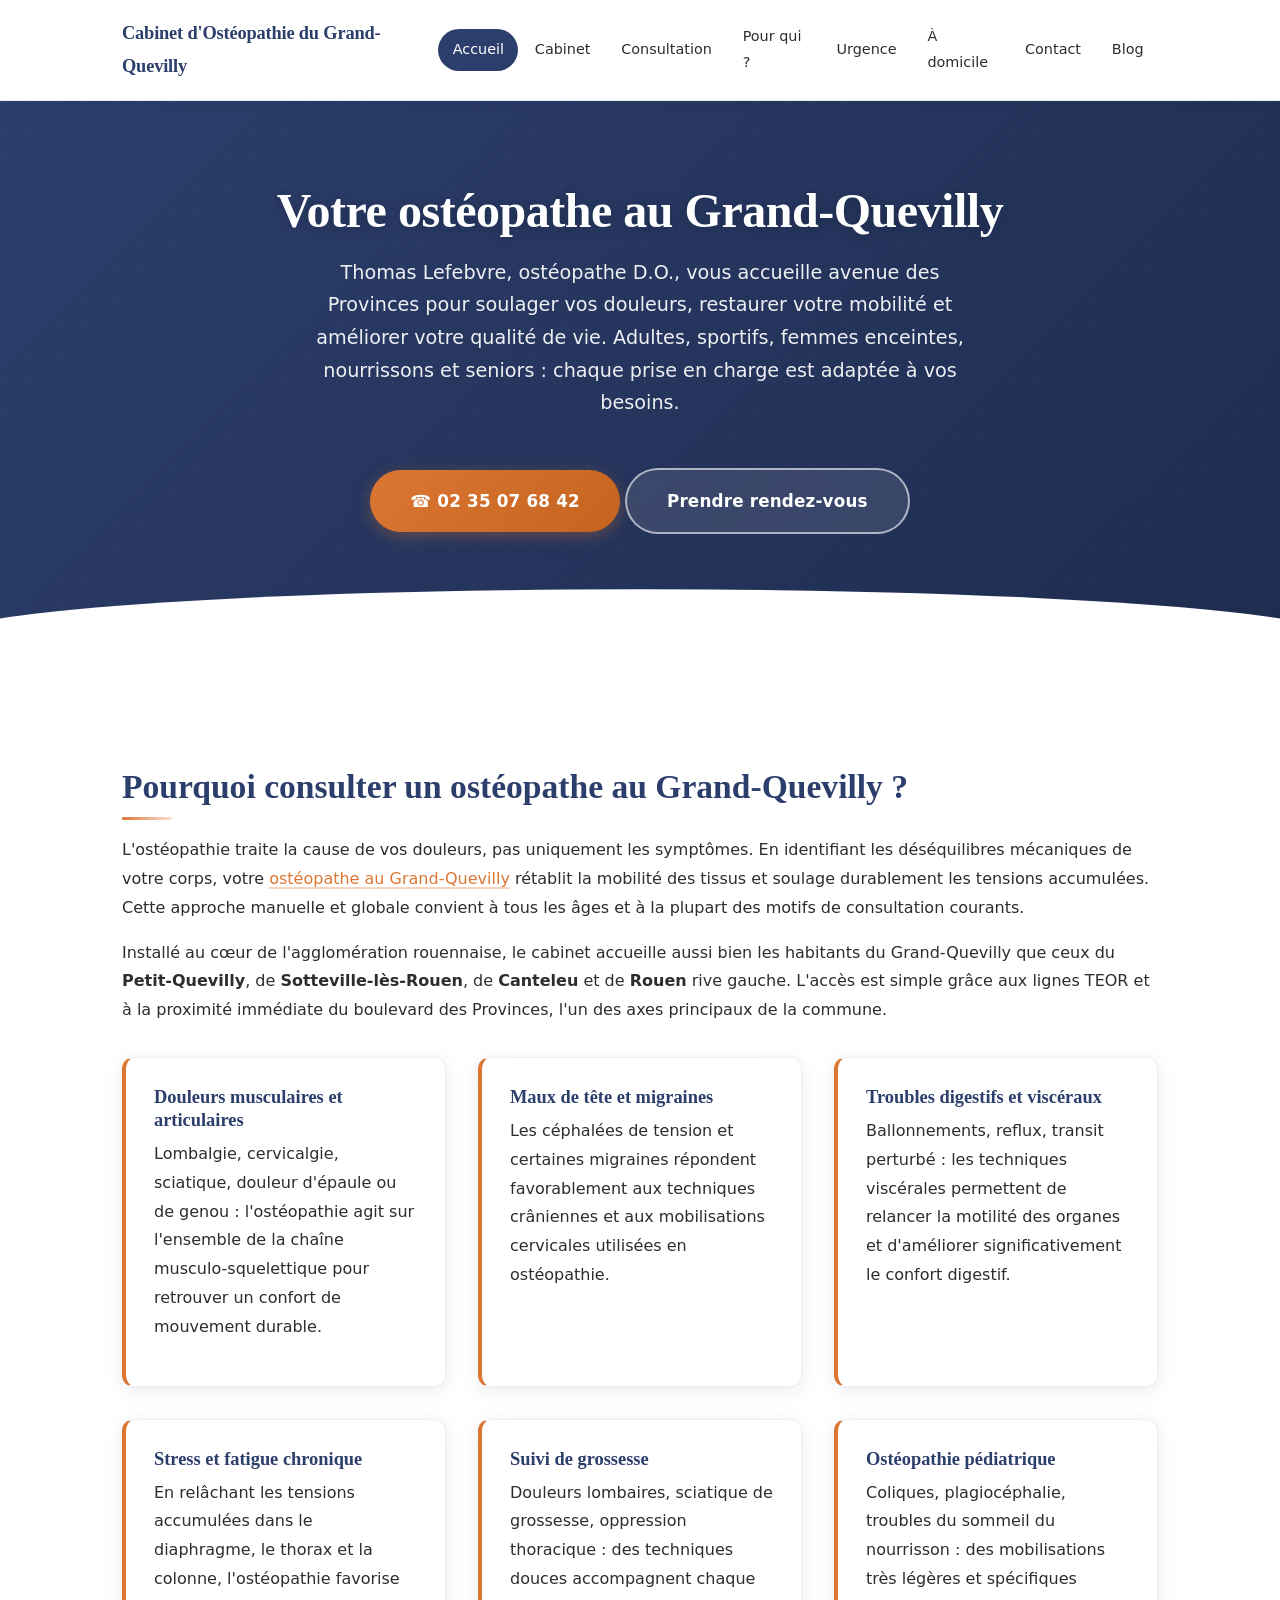
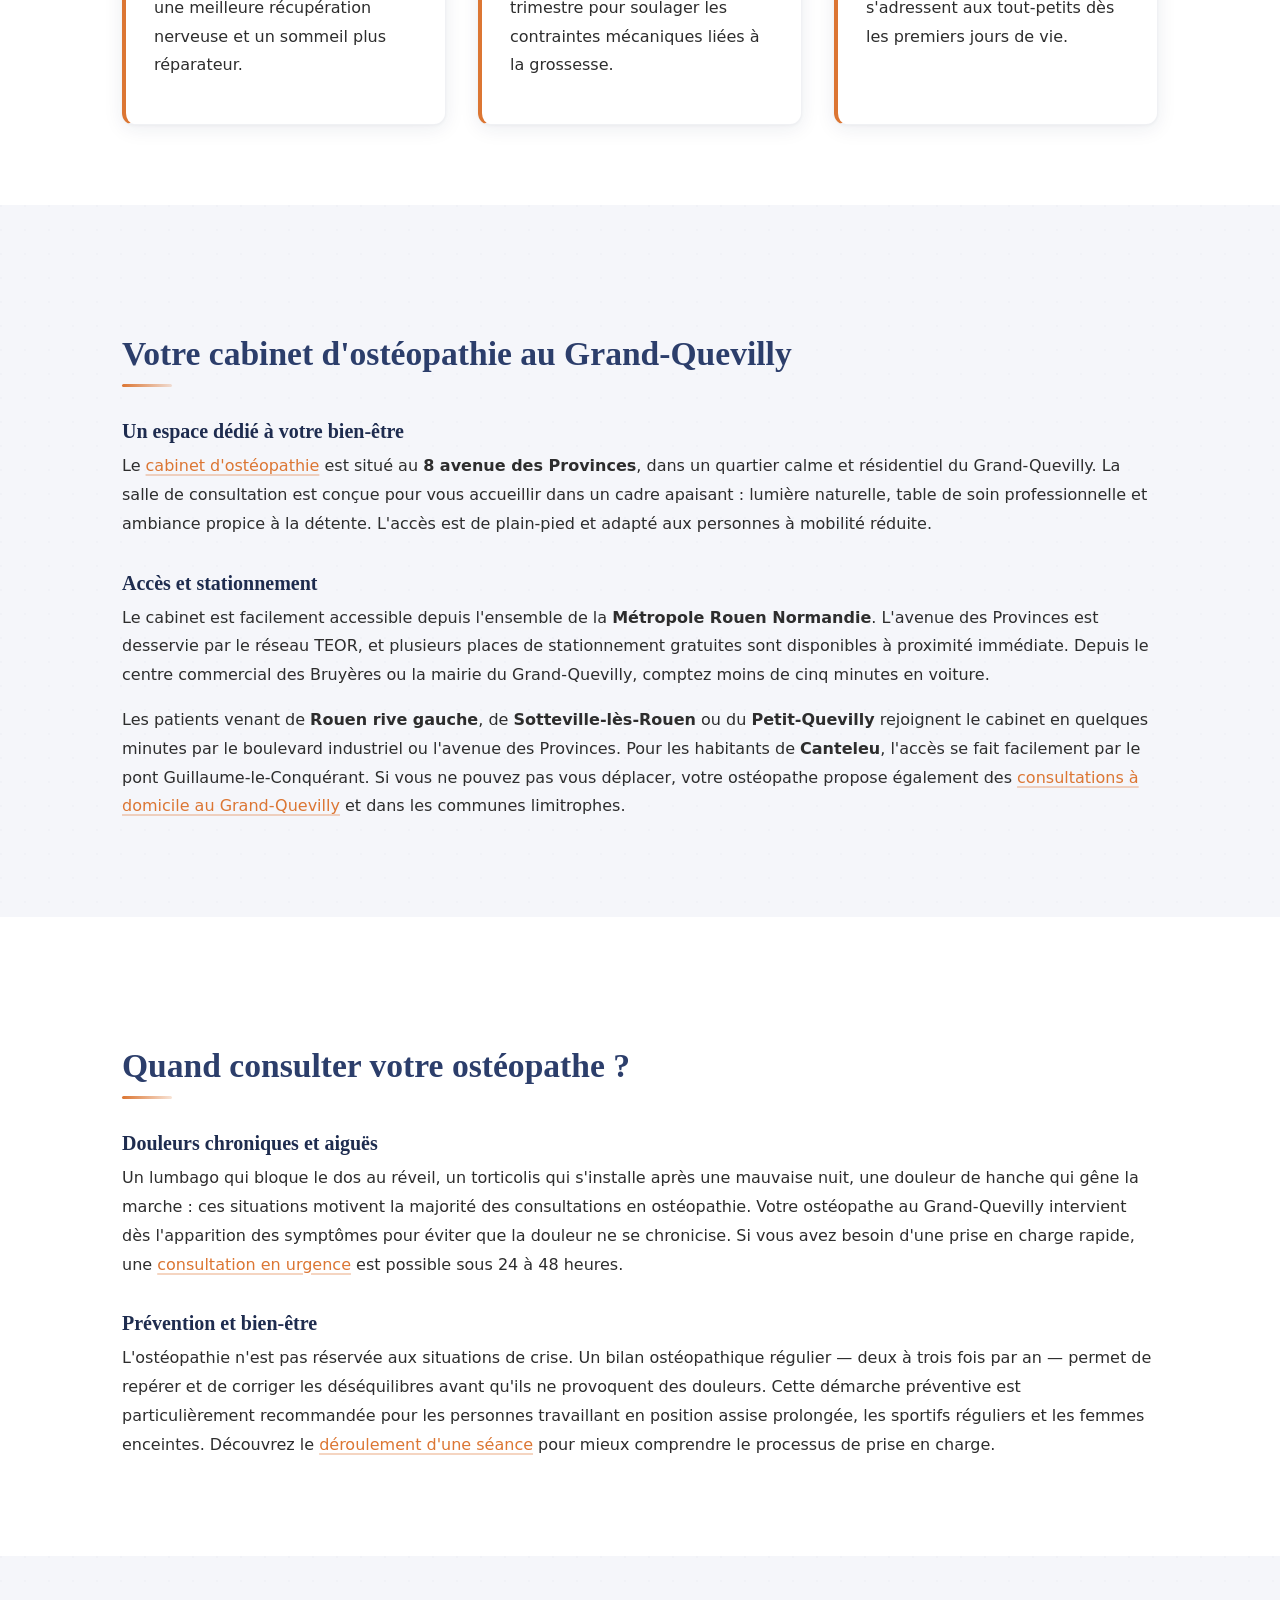
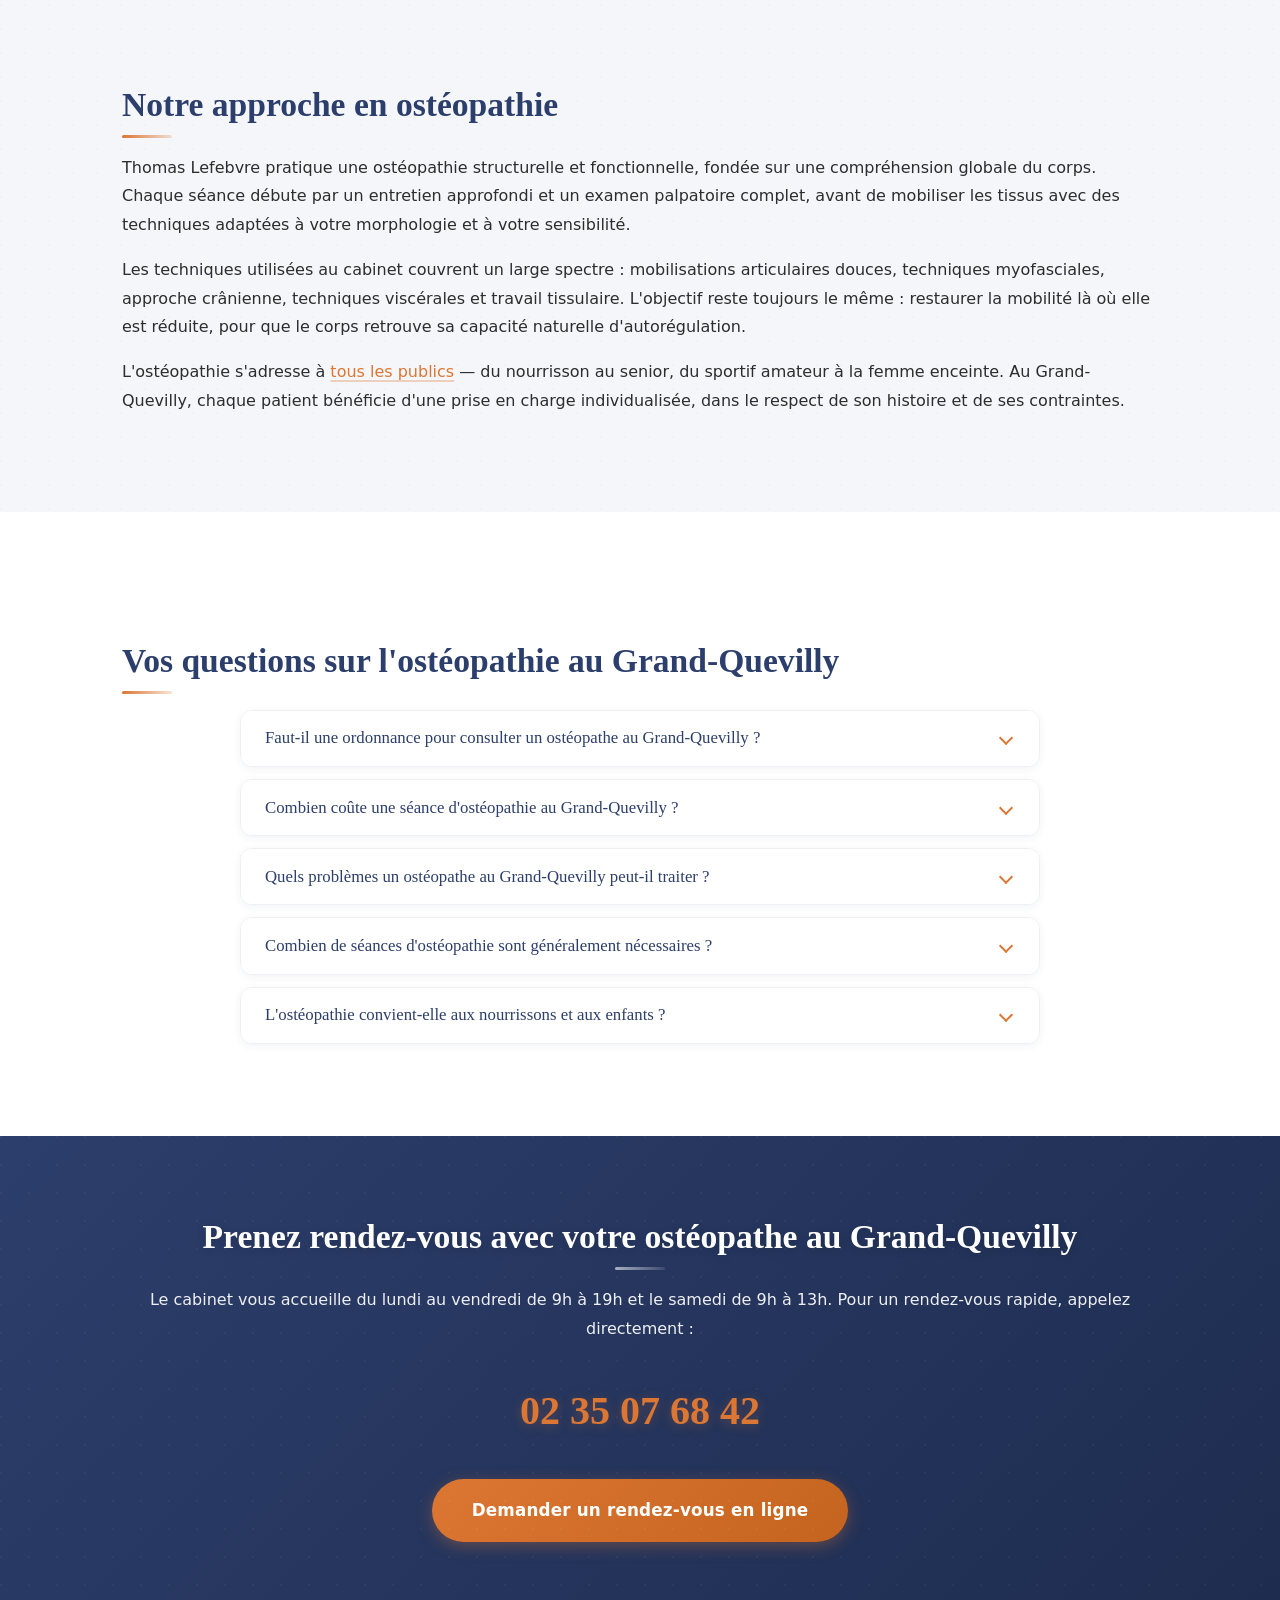
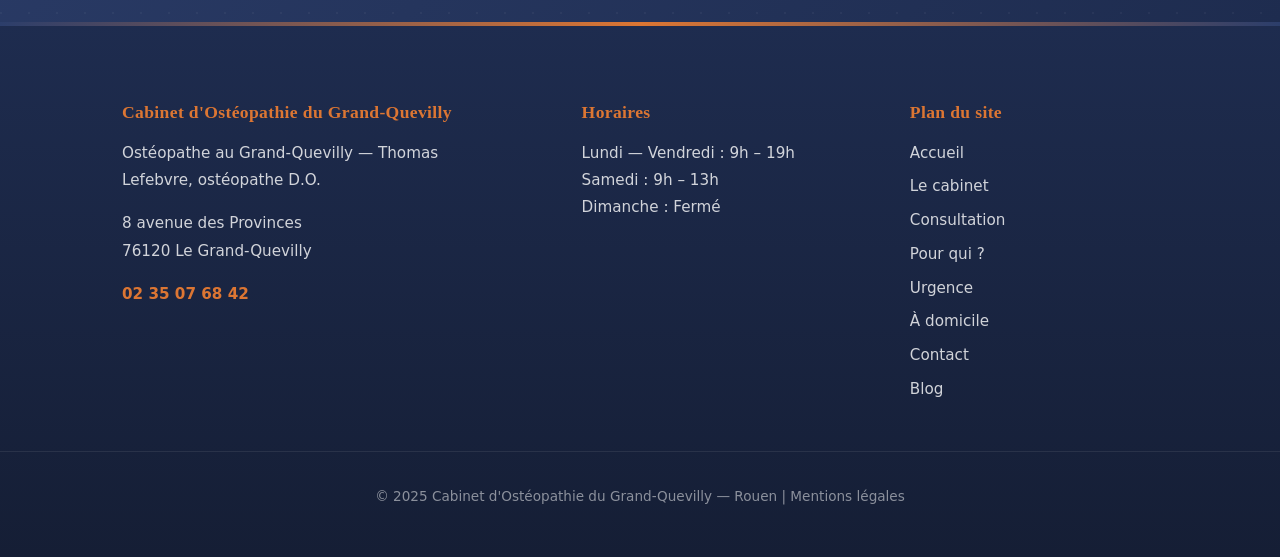
==== commit afbe998e: "Ajout section Blog : page index, article top 10 osteopathes Grand-Quevilly 2026 - blog.html, blog-me" ====
--- a/index.html
+++ b/index.html
@@ -162,6 +162,7 @@
           <li><a href="urgence.html">Urgence</a></li>
           <li><a href="domicile.html">À domicile</a></li>
           <li><a href="contact.html">Contact</a></li>
+          <li><a href="blog.html">Blog</a></li>
         </ul>
       </nav>
     </div>
@@ -235,7 +236,7 @@
         <h2>Quand consulter votre ostéopathe ?</h2>
 
         <h3>Douleurs chroniques et aiguës</h3>
-        <p>Un lumbago qui bloque le dos au réveil, un torticolis qui s'installe après une mauvaise nuit, une douleur de hanche qui gêne la marche : ces situations motivent la majorité des consultations en ostéopathie. Votre ostéopathe au Grand-Quevilly intervient dès l'apparition des symptômes pour éviter que la douleur ne se chronicise. Si vous avez besoin d'une prise en charge rapide, une <a href="/urgence/">consultation en urgence</a> est possible sous 24 à 48 heures.</p>
+        <p>Un lumbago qui bloque le dos au réveil, un torticolis qui s'installe après une mauvaise nuit, une douleur de hanche qui gêne la marche : ces situations motivent la majorité des consultations en ostéopathie. Votre ostéopathe au Grand-Quevilly intervient dès l'apparition des symptômes pour éviter que la douleur ne se chronicise. Si vous avez besoin d'une prise en charge rapide, une <a href="urgence.html">consultation en urgence</a> est possible sous 24 à 48 heures.</p>
 
         <h3>Prévention et bien-être</h3>
         <p>L'ostéopathie n'est pas réservée aux situations de crise. Un bilan ostéopathique régulier — deux à trois fois par an — permet de repérer et de corriger les déséquilibres avant qu'ils ne provoquent des douleurs. Cette démarche préventive est particulièrement recommandée pour les personnes travaillant en position assise prolongée, les sportifs réguliers et les femmes enceintes. Découvrez le <a href="consultation.html">déroulement d'une séance</a> pour mieux comprendre le processus de prise en charge.</p>
@@ -334,6 +335,7 @@
           <li><a href="urgence.html">Urgence</a></li>
           <li><a href="domicile.html">À domicile</a></li>
           <li><a href="contact.html">Contact</a></li>
+          <li><a href="blog.html">Blog</a></li>
         </ul>
       </div>
     </div>
--- a/style.css
+++ b/style.css
@@ -346,6 +346,157 @@
   .main-nav a { padding: 0.5rem 0.9rem; font-size: 0.9rem; }
 }
 
+/* --- BLOG INDEX --- */
+.blog-hero {
+  background: linear-gradient(135deg, var(--color-primary) 0%, var(--color-primary-dark) 100%);
+  color: #FFFFFF; padding: var(--spacing-xl) 0 calc(var(--spacing-xl) + 1.5rem);
+  text-align: center; position: relative; overflow: hidden;
+}
+.blog-hero::before {
+  content: ''; position: absolute; inset: 0;
+  background-image: radial-gradient(circle at 1px 1px, rgba(255,255,255,0.04) 1px, transparent 0);
+  background-size: 28px 28px; pointer-events: none;
+}
+.blog-hero::after {
+  content: ''; position: absolute; bottom: -1px; left: 0; right: 0; height: 50px;
+  background: var(--color-bg); clip-path: ellipse(55% 100% at 50% 100%);
+}
+.blog-hero h1 { color: #FFFFFF; position: relative; margin-bottom: 1rem; text-shadow: 0 2px 12px rgba(0,0,0,0.2); }
+.blog-hero p { opacity: 0.92; max-width: 600px; margin: 0 auto; position: relative; font-size: 1.1rem; }
+
+.blog-grid {
+  display: grid; grid-template-columns: 1fr;
+  gap: var(--spacing-lg); margin-top: var(--spacing-lg);
+}
+.blog-card {
+  background: var(--color-bg);
+  border-radius: var(--border-radius-lg);
+  border: 1px solid rgba(44, 62, 107, 0.08);
+  box-shadow: var(--shadow-md); overflow: hidden;
+  display: flex; flex-direction: column;
+  transition: box-shadow 0.35s ease, transform 0.35s ease;
+  text-decoration: none; color: inherit;
+}
+.blog-card:hover { box-shadow: var(--shadow-xl); transform: translateY(-6px); color: inherit; text-decoration: none; }
+.blog-card-thumb {
+  height: 180px;
+  background: linear-gradient(135deg, var(--color-primary) 0%, var(--color-primary-dark) 100%);
+  display: flex; align-items: center; justify-content: center;
+  overflow: hidden; position: relative;
+}
+.blog-card-thumb-icon {
+  font-size: 3.5rem; opacity: 0.25; user-select: none; line-height: 1;
+}
+.blog-card-badge {
+  position: absolute; top: 1rem; left: 1rem;
+  background: var(--color-accent); color: #fff;
+  font-size: 0.72rem; font-weight: 700;
+  padding: 0.3rem 0.8rem; border-radius: var(--border-radius-pill);
+  letter-spacing: 0.06em; text-transform: uppercase;
+}
+.blog-card-body { padding: 1.75rem; flex: 1; display: flex; flex-direction: column; }
+.blog-tag {
+  display: inline-block; background: var(--color-primary-light); color: var(--color-primary);
+  font-size: 0.75rem; font-weight: 600; padding: 0.25rem 0.75rem;
+  border-radius: var(--border-radius-pill); letter-spacing: 0.05em; text-transform: uppercase;
+  margin-bottom: 0.75rem;
+}
+.blog-meta {
+  font-size: 0.82rem; color: var(--color-text-light);
+  margin-bottom: 0.75rem; display: flex; gap: 1rem; flex-wrap: wrap;
+}
+.blog-card-body h2 {
+  font-size: 1.2rem; margin-top: 0; margin-bottom: 0.75rem; padding-bottom: 0;
+  color: var(--color-primary); line-height: 1.35;
+}
+.blog-card-body h2::after { display: none; }
+.blog-card-body p { color: var(--color-text-light); font-size: 0.95rem; flex: 1; margin-bottom: var(--spacing-sm); }
+.blog-read-more {
+  display: inline-flex; align-items: center; gap: 0.4rem;
+  color: var(--color-accent); font-weight: 600; font-size: 0.95rem;
+  text-decoration: none; margin-top: auto;
+  transition: gap 0.3s ease, color 0.3s ease;
+}
+.blog-read-more:hover { color: var(--color-accent-hover); gap: 0.7rem; text-decoration: none; }
+
+/* --- ARTICLE PAGE --- */
+.article-hero {
+  background: linear-gradient(135deg, var(--color-primary) 0%, var(--color-primary-dark) 100%);
+  color: #FFFFFF; padding: var(--spacing-xl) 0 calc(var(--spacing-xl) + 1.5rem);
+  text-align: center; position: relative; overflow: hidden;
+}
+.article-hero::before {
+  content: ''; position: absolute; inset: 0;
+  background-image: radial-gradient(circle at 1px 1px, rgba(255,255,255,0.04) 1px, transparent 0);
+  background-size: 28px 28px; pointer-events: none;
+}
+.article-hero::after {
+  content: ''; position: absolute; bottom: -1px; left: 0; right: 0; height: 50px;
+  background: var(--color-bg); clip-path: ellipse(55% 100% at 50% 100%);
+}
+.article-hero h1 {
+  color: #FFFFFF; font-size: 1.9rem; position: relative;
+  margin-bottom: 1.25rem; text-shadow: 0 2px 12px rgba(0,0,0,0.2);
+}
+.article-hero-meta {
+  display: flex; justify-content: center; align-items: center;
+  gap: 1.5rem; font-size: 0.88rem; opacity: 0.82;
+  position: relative; flex-wrap: wrap;
+}
+.article-hero-meta span { display: flex; align-items: center; gap: 0.35rem; }
+
+.article-body { padding: var(--spacing-xl) 0; }
+.article-content {
+  max-width: 820px; margin: 0 auto; padding: 0 var(--spacing-sm);
+}
+.article-content h2 { margin-top: var(--spacing-lg); }
+.article-content h3 { margin-top: var(--spacing-md); font-size: 1.2rem; }
+.article-content ul { list-style: disc; padding-left: 1.5rem; margin-bottom: var(--spacing-sm); }
+.article-content ul li { margin-bottom: 0.45rem; }
+.article-content strong { color: var(--color-primary-dark); }
+.article-content hr { border: none; border-top: 1px solid var(--color-border); margin: var(--spacing-lg) 0; }
+
+.practitioner-card {
+  background: var(--color-bg);
+  border: 1px solid rgba(44, 62, 107, 0.08);
+  border-radius: var(--border-radius-lg);
+  padding: 1.75rem 1.75rem 1.5rem;
+  box-shadow: var(--shadow-md); margin-bottom: var(--spacing-md);
+  transition: box-shadow 0.35s ease, transform 0.35s ease;
+}
+.practitioner-card:hover { box-shadow: var(--shadow-lg); transform: translateY(-3px); }
+.practitioner-card.top-pick {
+  border-left: 5px solid var(--color-accent);
+  background: linear-gradient(135deg, rgba(232,235,242,0.5), var(--color-bg));
+}
+.practitioner-header { display: flex; align-items: flex-start; gap: 1rem; margin-bottom: 0.5rem; }
+.practitioner-number {
+  display: inline-flex; align-items: center; justify-content: center;
+  width: 38px; height: 38px; border-radius: 50%;
+  background: var(--color-primary); color: #fff;
+  font-weight: 700; font-size: 1rem; font-family: var(--font-heading); flex-shrink: 0;
+}
+.practitioner-card.top-pick .practitioner-number {
+  background: linear-gradient(135deg, var(--color-accent), var(--color-accent-hover));
+  box-shadow: 0 4px 14px var(--color-accent-glow);
+}
+.practitioner-header h3 { margin: 0; font-size: 1.15rem; padding-top: 0.4rem; }
+.practitioner-meta {
+  font-size: 0.88rem; color: var(--color-text-light);
+  line-height: 1.7; margin-bottom: 0.75rem; padding-left: 0;
+}
+.practitioner-meta strong { color: var(--color-text); }
+
+/* --- RESPONSIVE BLOG & ARTICLE --- */
+@media (min-width: 768px) {
+  .blog-grid { grid-template-columns: repeat(2, 1fr); }
+  .article-hero h1 { font-size: 2.3rem; }
+}
+@media (min-width: 1024px) {
+  .blog-grid { grid-template-columns: repeat(3, 1fr); }
+  .article-hero h1 { font-size: 2.6rem; }
+}
+
 /* --- UTILITAIRES --- */
 .text-center { text-align: center; }
 .text-accent { color: var(--color-accent); }
